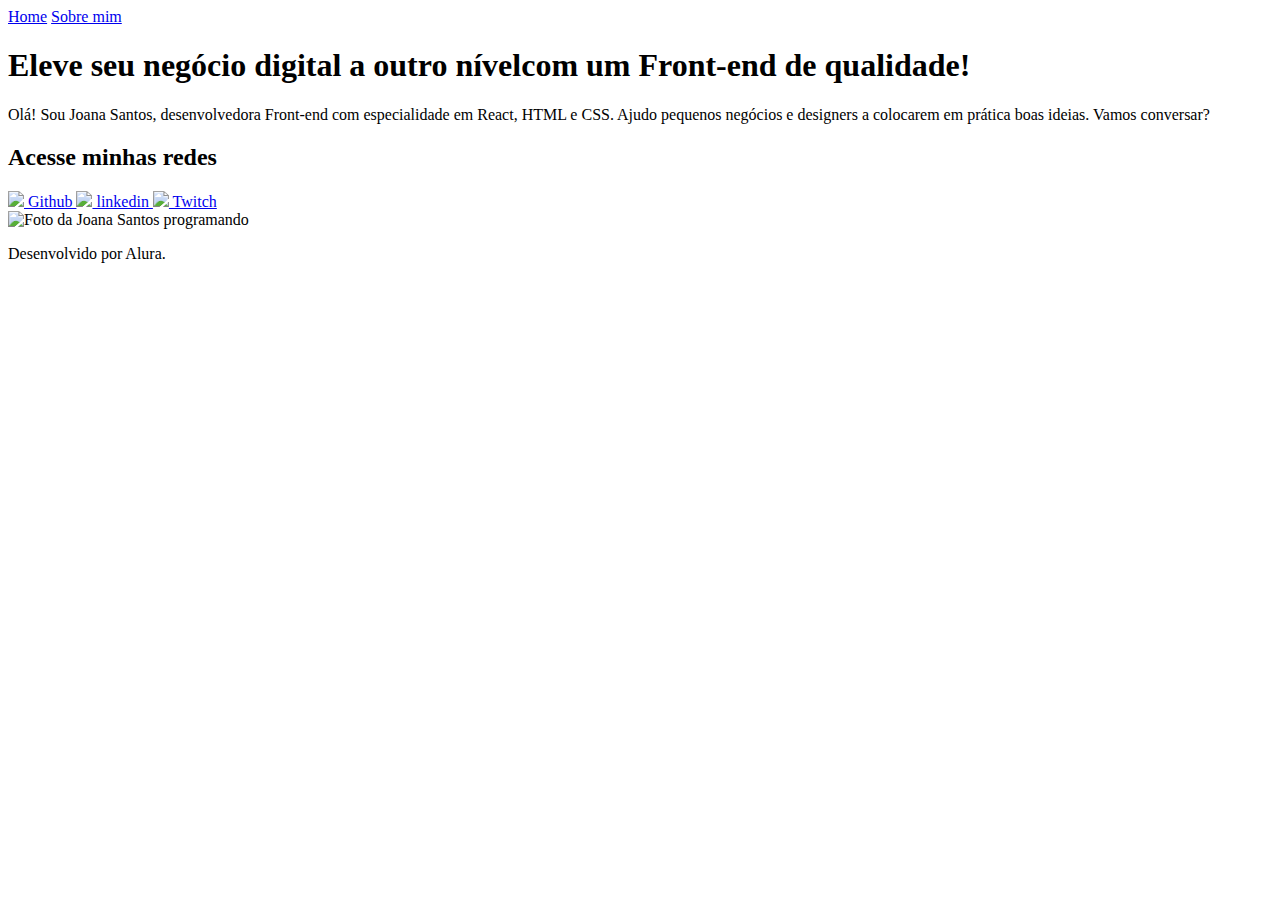
==== index.html @ a5c02071 "Add files via upload" ====
<!DOCTYPE html>
<html lang="pt-br">

<head>
    <meta charset="UTF-8">
    <meta http-equiv="X-UA-Compatible" content="IE=edge">
    <meta name="viewport" content="width=device-width, initial-scale=1.0">
    <title>Portifolio</title>
    <link rel="stylesheet" href="./styles/style.css">
</head>

<body>
    <header class="cabecalho">
        <nav class="cabecalho__menu">
            <a class="cabecalho__menu__link" href="index.html">Home</a>
            <a class="cabecalho__menu__link" href="about.html">Sobre mim</a>
        </nav>
    </header>
    <main class="apresentacao">
        <section class="apresentacao__conteudo">
            <h1 class="apresentacao__conteudo__titulo">Eleve seu negócio digital a outro nível<strong 
            class="titulo-destaque">com um Front-end de qualidade!
            </strong></h1>
            <p class="apresentacao__conteudo__texto">Olá! Sou Joana Santos, desenvolvedora
            Front-end com especialidade em React, HTML e
            CSS. Ajudo pequenos negócios e designers a
            colocarem em prática boas ideias. Vamos
            conversar?</p>
            <div class="apresentacao__links">
                <h2 class="apresentacao__links__subtitulo">Acesse minhas redes</h2>
                <a class="apresentacao__links__navegacao" href="https://github.com/rafaballerini">
                    <img src="./assets/github.png">
                    Github
                </a>
                <a class="apresentacao__links__navegacao" href="https://linkedin.com/in/rafaellaballerini">
                    <img src="./assets/linkedin.png">
                    linkedin
                </a>
                <a class="apresentacao__links__navegacao" href="https://twitch.tv/guilimadev">
                    <img src="./assets/twitch.png">
                    Twitch
                </a>
            </div>
        </section>
        <img class="apresentacao__imagem" src="./assets/imagem.png" alt="Foto da Joana Santos programando">
    </main>
    <footer class="rodape">
        <p>Desenvolvido por Alura.</p>
    </footer>
</body>

</html>
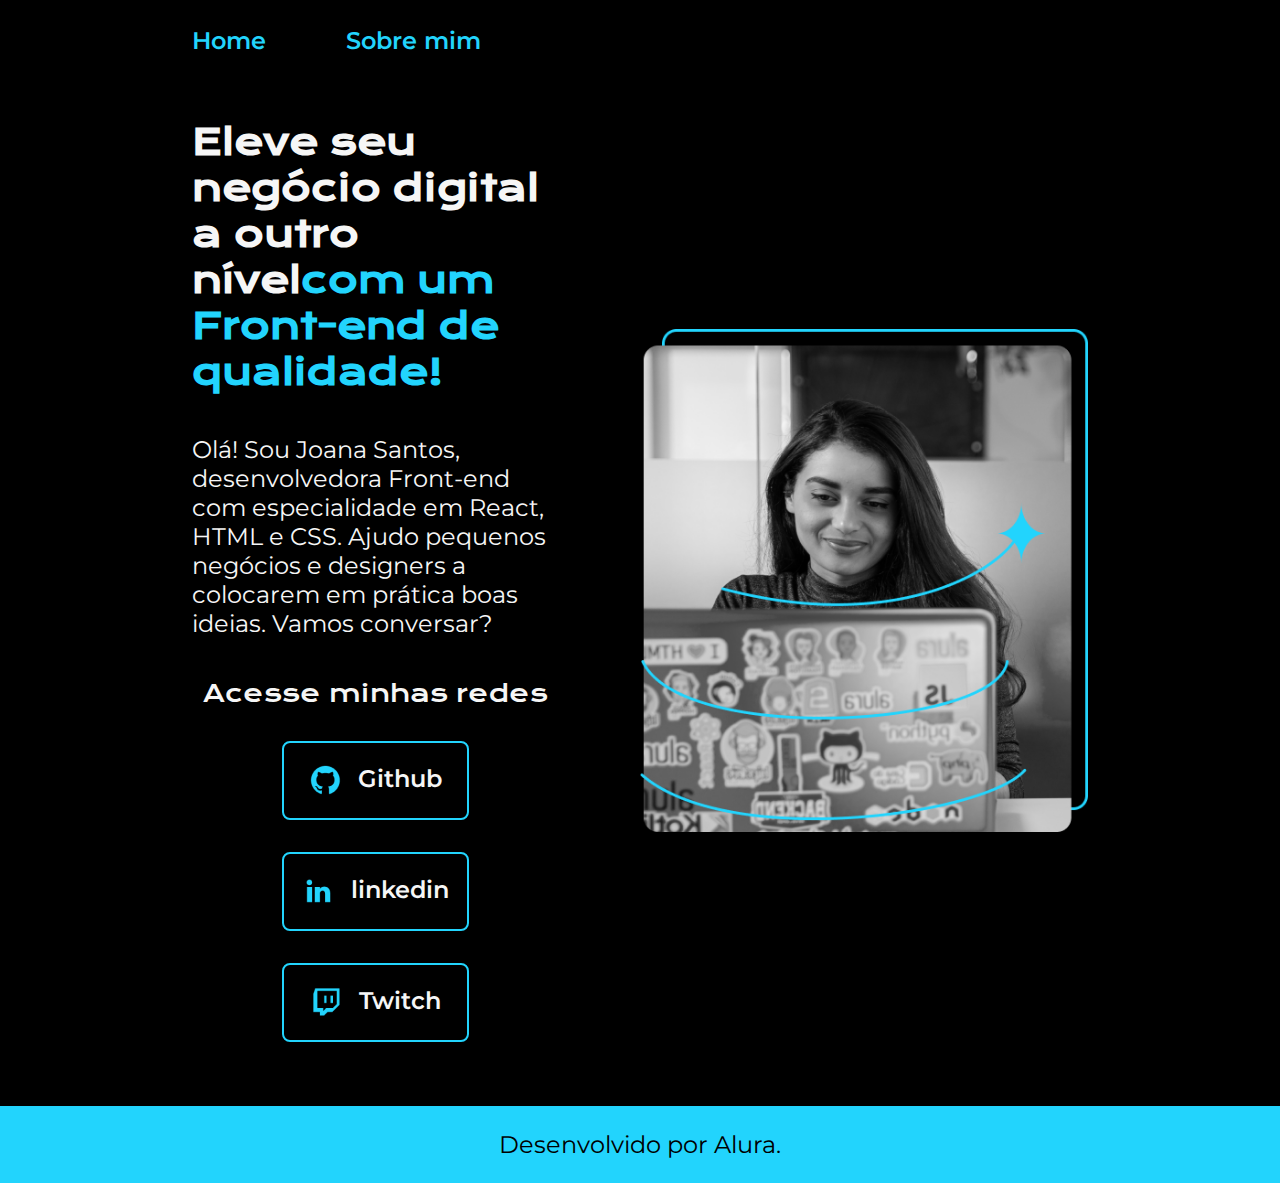
==== commit e34c6be4: "Add files via upload" ====
--- a/index.html
+++ b/index.html
@@ -42,7 +42,7 @@
                 </a>
             </div>
         </section>
-        <img class="apresentacao__imagem" src="./assets/imagem.png" alt="Foto da Joana Santos programando">
+        <img class="apresentacao__imagem" src="./assets/Imagem.png" alt="Foto da Joana Santos programando">
     </main>
     <footer class="rodape">
         <p>Desenvolvido por Alura.</p>
--- a/styles/style.css
+++ b/styles/style.css
@@ -0,0 +1,124 @@
+@import url('https://fonts.googleapis.com/css2?family=Krona+One&family=Montserrat:wght@400;600&display=swap');
+
+:root {
+    --cor-primaria: #000000;
+    --cor-secundaria: #F6F6F6;
+    --cor-terciaria: #22D4FD;
+    --cor-hover: #272727;
+
+    --fonte-primaria: 'Krona One', sans-serif;
+    --fonte-secundaria: 'Montserrat', sans-serif;
+}
+*{
+    margin: 0;
+    padding: 0;
+}
+
+body{
+    box-sizing: border-box;
+    background-color: var(--cor-primaria);
+    color: var(--cor-secundaria);
+}
+.cabecalho{
+    padding: 2% 0% 0% 15%;
+}
+.cabecalho__menu{
+    display: flex;
+    gap: 80px;
+}
+.cabecalho__menu__link{
+    font-family: var(--fonte-secundaria);
+    font-size: 1.5rem;
+    font-weight: 600;
+    color: var(--cor-terciaria);
+    text-decoration: none;
+}
+.apresentacao{
+    padding: 5% 15%;
+    display: flex;
+    align-items: center;
+    justify-content: space-between;
+    gap: 82px;
+}
+.apresentacao__conteudo{
+    width: 50%;
+    display: flex;
+    flex-direction: column;
+    gap: 40px;
+}
+
+.apresentacao__conteudo__titulo{
+    font-size: 2.25rem;
+    font-family: var(--fonte-primaria);
+}
+.titulo-destaque{
+    color: var(--cor-terciaria);
+}
+.apresentacao__conteudo__texto{
+    font-size: 1.5rem;
+    font-family: var(--fonte-secundaria);
+}
+
+.apresentacao__links{
+    display: flex;
+    flex-direction: column;
+    justify-content: space-between;
+    align-items: center;
+    gap: 32px;
+}
+.apresentacao__links__subtitulo{
+    font-family: var(--fonte-primaria);
+    font-weight: 400;
+    font-size: 24px;
+}
+.apresentacao__links__navegacao{
+    display: flex;
+    justify-content: center;
+    gap: 16px;
+    border: 2px solid var(--cor-terciaria);
+    width: 50%;
+    text-align: center;
+    border-radius: 8px;
+    font-size: 1.5rem;
+    font-weight: 600;
+    padding: 21.5px 0;
+    text-decoration: none;
+    color: var(--cor-secundaria);
+    font-family: var(--fonte-secundaria);
+}
+.apresentacao__links__link:hover{
+    background-color: var(--cor-hover);
+}
+
+.apresentacao__imagem {
+    width: 50%;
+}
+
+.rodape{
+    color: var(--cor-primaria);
+    background-color: var(--cor-terciaria);
+    padding: 24px;
+    text-align: center;
+    font-family: var(--fonte-secundaria);
+    font-size: 1.5rem;
+    font-weight: 400;
+}
+
+@media (max-width: 1200px) {
+    .cabecalho {
+        padding: 10%;
+    }
+
+    .cabecalho__menu {
+        justify-content: center;
+    }
+
+    .apresentacao {
+        flex-direction: column-reverse;
+        padding: 5%;
+    }
+
+    .apresentacao__conteudo {
+        width: auto;
+    }
+}